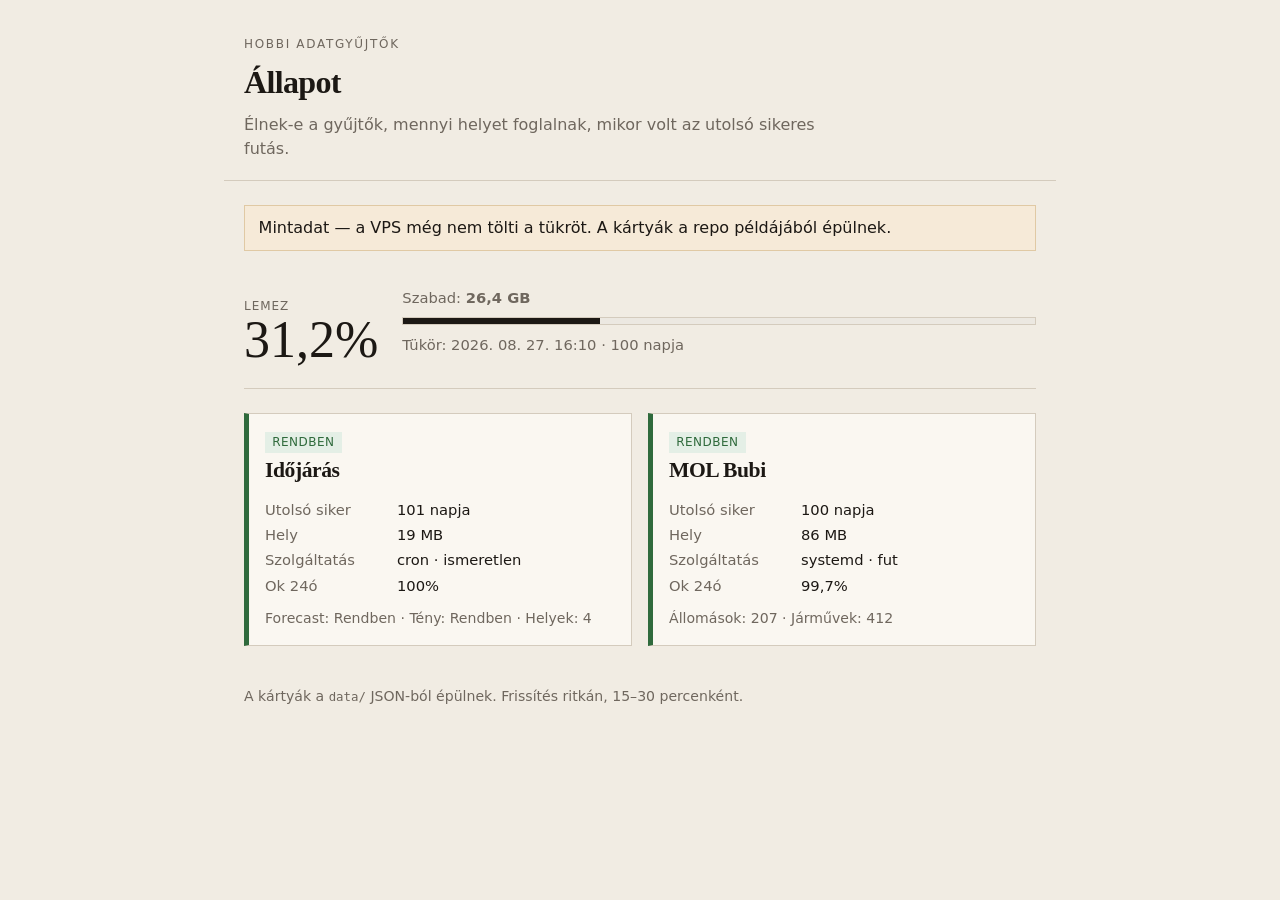
==== index.html @ edd99eca "Első kártyás Pages váz mintadattal és status-sémával. Co-authored-by: Cursor <cursoragent@cursor.com" ====
<!DOCTYPE html>
<html lang="hu">
<head>
  <meta charset="utf-8">
  <meta name="viewport" content="width=device-width, initial-scale=1">
  <meta name="robots" content="noindex, nofollow">
  <title>Gyűjtők — állapot</title>
  <link rel="icon" href="favicon.svg" type="image/svg+xml">
  <link rel="stylesheet" href="css/app.css">
</head>
<body data-page="index">
  <a class="skip" href="#tartalom">Ugrás a tartalomra</a>
  <header class="masthead">
    <p class="kicker">Hobbi adatgyűjtők</p>
    <h1>Állapot</h1>
    <p class="lede">Élnek-e a gyűjtők, mennyi helyet foglalnak, mikor volt az utolsó sikeres futás.</p>
  </header>
  <main id="tartalom">
    <p id="banner" class="banner" hidden></p>
    <p id="error" class="error" hidden></p>
    <section id="host" class="host" aria-label="Gép"></section>
    <section id="projects" class="cards" aria-label="Gyűjtők"></section>
  </main>
  <footer class="foot">
    <p>A kártyák a <code>data/</code> JSON-ból épülnek. Frissítés ritkán, 15–30 percenként.</p>
  </footer>
  <script src="js/lib.js"></script>
  <script src="js/index.js"></script>
</body>
</html>
---- css/app.css ----
:root {
  --paper: #f1ece3;
  --ink: #1c1814;
  --muted: #6f675e;
  --rule: #d4cbbd;
  --card: #faf7f1;
  --ok: #2f6a3c;
  --ok-bg: #e4efe6;
  --degraded: #9a5b12;
  --degraded-bg: #f6ead8;
  --down: #a32d22;
  --down-bg: #f6e2de;
  --unknown: #6f675e;
  --unknown-bg: #ece8e1;
  --accent: #c45c4a;
}

*,
*::before,
*::after {
  box-sizing: border-box;
}

html {
  color-scheme: light;
}

body {
  margin: 0;
  min-height: 100vh;
  background: var(--paper);
  color: var(--ink);
  font-family: "Segoe UI", system-ui, sans-serif;
  line-height: 1.45;
}

h1,
h2,
h3 {
  font-family: Cambria, "Iowan Old Style", "Palatino Linotype", serif;
  font-weight: 600;
  letter-spacing: -0.02em;
}

a {
  color: var(--ink);
}

a:hover {
  color: var(--accent);
}

code {
  font-family: ui-monospace, "Cascadia Code", Consolas, monospace;
  font-size: 0.88em;
}

.skip {
  position: absolute;
  left: -999px;
  top: 0;
}

.skip:focus {
  left: 12px;
  top: 12px;
  z-index: 2;
  background: var(--card);
  padding: 8px 12px;
}

.masthead,
main,
.foot {
  max-width: 52rem;
  margin: 0 auto;
  padding-left: 1.25rem;
  padding-right: 1.25rem;
}

.masthead {
  padding-top: 2.25rem;
  padding-bottom: 1.25rem;
  border-bottom: 1px solid var(--rule);
}

.kicker {
  margin: 0 0 0.35rem;
  font-size: 0.75rem;
  letter-spacing: 0.14em;
  text-transform: uppercase;
  color: var(--muted);
}

.kicker a {
  letter-spacing: 0.08em;
  text-transform: none;
  color: var(--muted);
}

h1 {
  margin: 0;
  font-size: 2rem;
}

.lede {
  margin: 0.5rem 0 0;
  color: var(--muted);
  max-width: 38rem;
}

main {
  padding-top: 1.5rem;
  padding-bottom: 2.5rem;
}

.foot {
  padding-bottom: 2.5rem;
  color: var(--muted);
  font-size: 0.88rem;
}

.foot p {
  margin: 0;
}

.banner,
.error {
  margin: 0 0 1.25rem;
  padding: 0.65rem 0.85rem;
  border: 1px solid var(--rule);
}

.banner {
  background: var(--degraded-bg);
  border-color: #e0c9a4;
}

.error {
  background: var(--down-bg);
  border-color: #e3b6b0;
}

.host {
  display: grid;
  grid-template-columns: minmax(7rem, auto) 1fr;
  gap: 1rem 1.5rem;
  align-items: end;
  padding: 1rem 0 1.5rem;
  border-bottom: 1px solid var(--rule);
  margin-bottom: 1.5rem;
}

.host-pct {
  font-family: Cambria, "Iowan Old Style", serif;
  font-size: 3.25rem;
  line-height: 0.9;
  font-variant-numeric: tabular-nums;
}

.host-pct span {
  display: block;
  font-family: "Segoe UI", system-ui, sans-serif;
  font-size: 0.75rem;
  letter-spacing: 0.08em;
  text-transform: uppercase;
  color: var(--muted);
  margin-bottom: 0.35rem;
}

.host-meta {
  color: var(--muted);
  font-size: 0.92rem;
}

.host-meta p {
  margin: 0 0 0.55rem;
}

.meter {
  height: 8px;
  background: var(--unknown-bg);
  border: 1px solid var(--rule);
}

.meter > i {
  display: block;
  height: 100%;
  background: var(--ink);
}

.meter.warn > i {
  background: var(--degraded);
}

.meter.bad > i {
  background: var(--down);
}

.cards {
  display: grid;
  grid-template-columns: repeat(auto-fill, minmax(16.5rem, 1fr));
  gap: 1rem;
}

.card {
  display: block;
  background: var(--card);
  border: 1px solid var(--rule);
  border-left-width: 5px;
  padding: 0.95rem 1rem 1.05rem;
  text-decoration: none;
  color: inherit;
}

.card:hover {
  border-color: var(--ink);
}

.card.health-ok {
  border-left-color: var(--ok);
}

.card.health-degraded {
  border-left-color: var(--degraded);
}

.card.health-down {
  border-left-color: var(--down);
}

.card.health-unknown {
  border-left-color: var(--unknown);
}

.card h2 {
  margin: 0.15rem 0 0.75rem;
  font-size: 1.35rem;
}

.dl {
  display: grid;
  grid-template-columns: 7.5rem 1fr;
  gap: 0.25rem 0.75rem;
  margin: 0;
  font-size: 0.92rem;
}

.dl dt {
  color: var(--muted);
  font-weight: 400;
}

.dl dd {
  margin: 0;
  font-variant-numeric: tabular-nums;
}

.pill {
  display: inline-block;
  padding: 0.1rem 0.45rem;
  font-size: 0.75rem;
  letter-spacing: 0.04em;
  text-transform: uppercase;
}

.pill.ok {
  background: var(--ok-bg);
  color: var(--ok);
}

.pill.degraded {
  background: var(--degraded-bg);
  color: var(--degraded);
}

.pill.down {
  background: var(--down-bg);
  color: var(--down);
}

.pill.unknown {
  background: var(--unknown-bg);
  color: var(--unknown);
}

.stats {
  display: grid;
  grid-template-columns: repeat(auto-fit, minmax(9rem, 1fr));
  gap: 0.65rem;
  margin: 0 0 1.75rem;
}

.stat {
  background: var(--card);
  border: 1px solid var(--rule);
  padding: 0.7rem 0.8rem;
}

.stat span {
  display: block;
  font-size: 0.75rem;
  color: var(--muted);
}

.stat b {
  display: block;
  margin-top: 0.15rem;
  font-size: 1.05rem;
  font-weight: 600;
  font-variant-numeric: tabular-nums;
}

.block {
  margin-bottom: 1.75rem;
}

.block h2 {
  margin: 0 0 0.6rem;
  font-size: 1.15rem;
}

.table-wrap {
  overflow-x: auto;
  border: 1px solid var(--rule);
  background: var(--card);
}

table {
  width: 100%;
  border-collapse: collapse;
  font-size: 0.88rem;
}

th,
td {
  text-align: left;
  padding: 0.45rem 0.65rem;
  border-bottom: 1px solid var(--rule);
  vertical-align: top;
}

th {
  font-weight: 600;
  color: var(--muted);
  font-size: 0.75rem;
  letter-spacing: 0.03em;
  text-transform: uppercase;
}

tr:last-child td {
  border-bottom: 0;
}

td.num {
  text-align: right;
  font-variant-numeric: tabular-nums;
}

.muted {
  color: var(--muted);
}

@media (max-width: 560px) {
  .host {
    grid-template-columns: 1fr;
  }

  .host-pct {
    font-size: 2.6rem;
  }

  .dl {
    grid-template-columns: 1fr;
    gap: 0;
  }

  .dl dt {
    margin-top: 0.45rem;
    font-size: 0.78rem;
  }
}
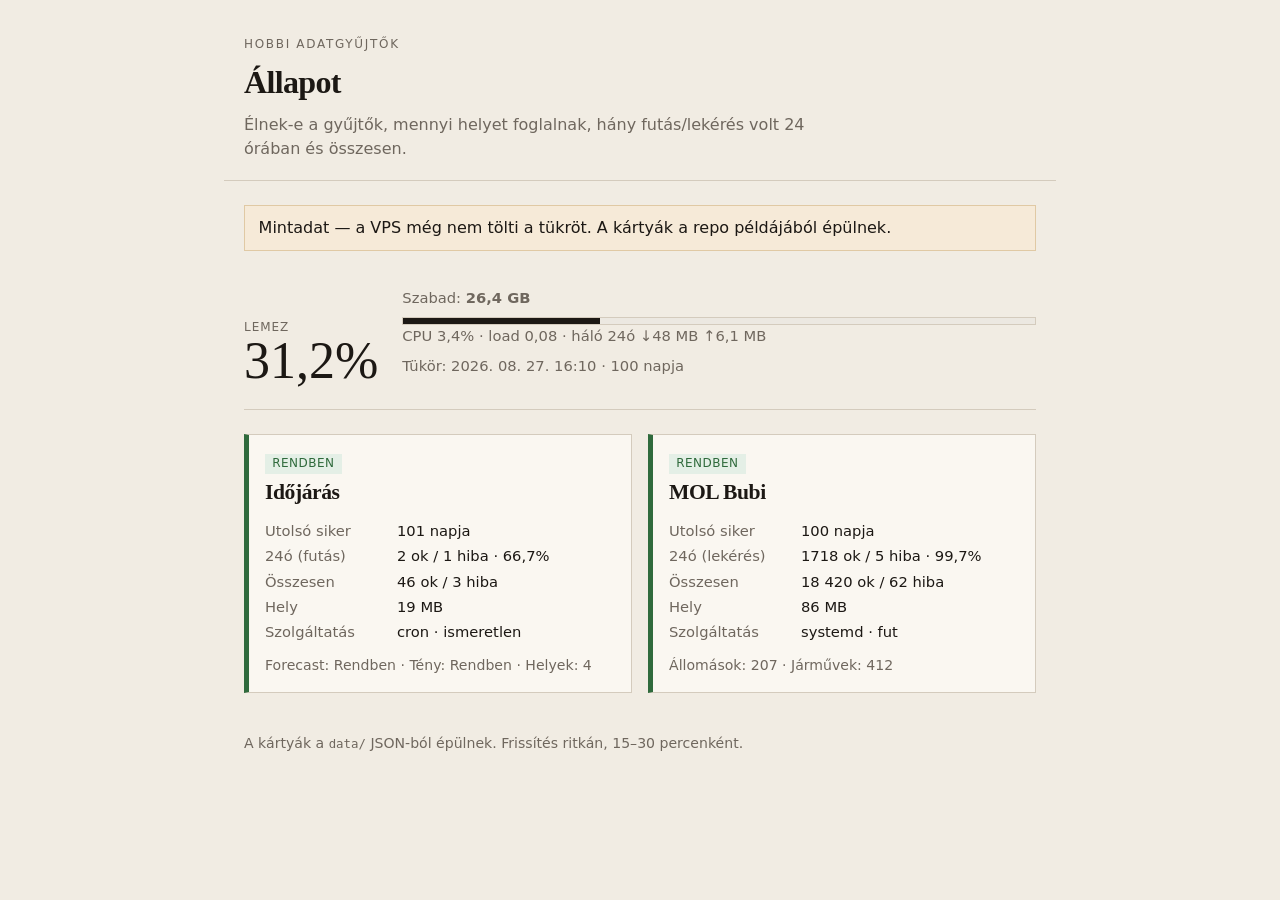
==== commit c03cfc8b: "24ó/ever eseményszámok, opcionális gép CPU/sáv, Hetzner a repo névben. Co-authored-by: Cursor <curso" ====
--- a/index.html
+++ b/index.html
@@ -13,7 +13,7 @@
   <header class="masthead">
     <p class="kicker">Hobbi adatgyűjtők</p>
     <h1>Állapot</h1>
-    <p class="lede">Élnek-e a gyűjtők, mennyi helyet foglalnak, mikor volt az utolsó sikeres futás.</p>
+    <p class="lede">Élnek-e a gyűjtők, mennyi helyet foglalnak, hány futás/lekérés volt 24 órában és összesen.</p>
   </header>
   <main id="tartalom">
     <p id="banner" class="banner" hidden></p>
--- a/css/app.css
+++ b/css/app.css
@@ -177,6 +177,10 @@
   margin: 0 0 0.55rem;
 }
 
+.host-extras {
+  font-variant-numeric: tabular-nums;
+}
+
 .meter {
   height: 8px;
   background: var(--unknown-bg);
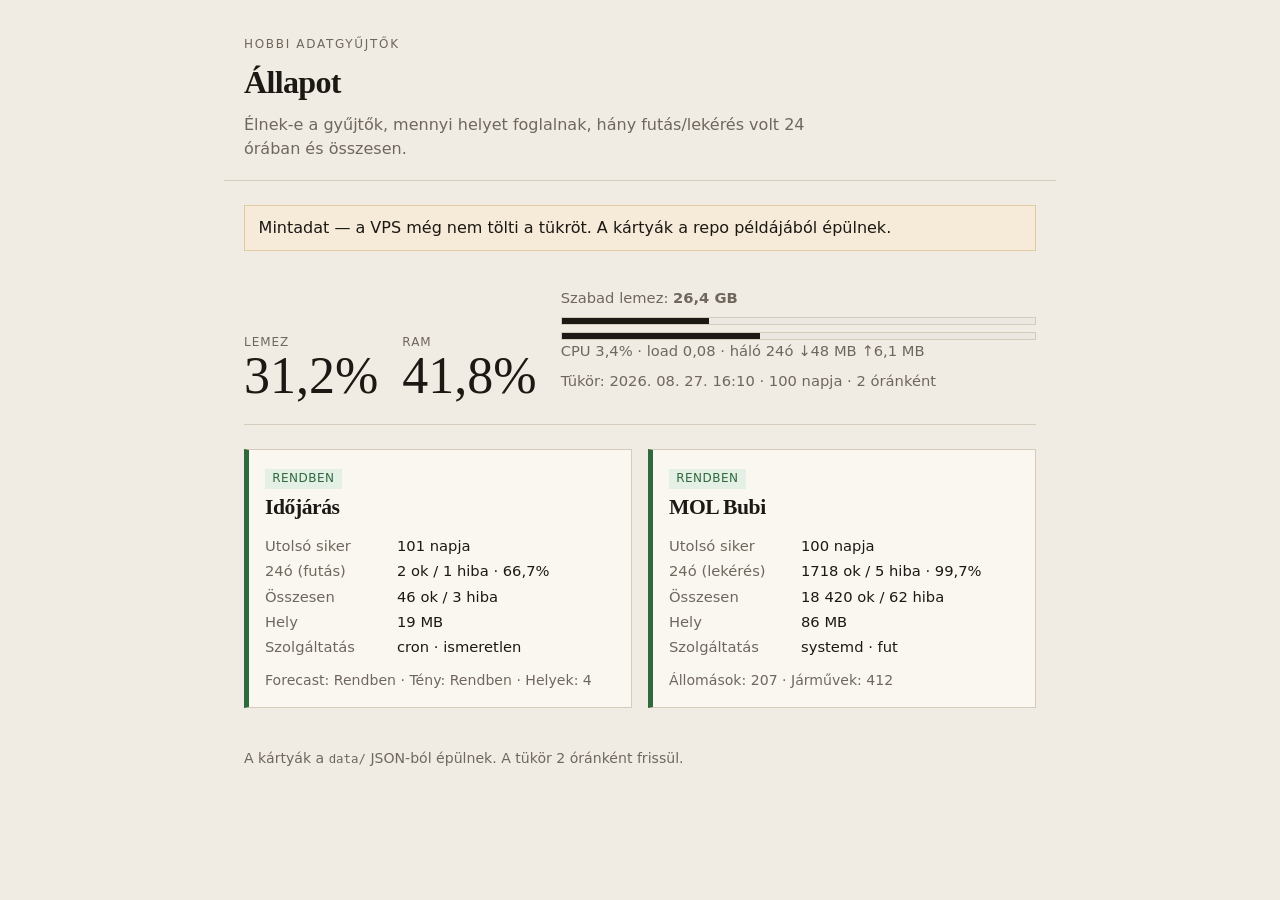
==== commit fb8bac63: "Tükör 2 óránként, host RAM a kártyán. Co-authored-by: Cursor <cursoragent@cursor.com>" ====
--- a/index.html
+++ b/index.html
@@ -22,7 +22,7 @@
     <section id="projects" class="cards" aria-label="Gyűjtők"></section>
   </main>
   <footer class="foot">
-    <p>A kártyák a <code>data/</code> JSON-ból épülnek. Frissítés ritkán, 15–30 percenként.</p>
+    <p>A kártyák a <code>data/</code> JSON-ból épülnek. A tükör 2 óránként frissül.</p>
   </footer>
   <script src="js/lib.js"></script>
   <script src="js/index.js"></script>
--- a/css/app.css
+++ b/css/app.css
@@ -143,12 +143,16 @@
 
 .host {
   display: grid;
-  grid-template-columns: minmax(7rem, auto) 1fr;
+  grid-template-columns: minmax(6.5rem, auto) 1fr;
   gap: 1rem 1.5rem;
   align-items: end;
   padding: 1rem 0 1.5rem;
   border-bottom: 1px solid var(--rule);
   margin-bottom: 1.5rem;
+}
+
+.host.has-ram {
+  grid-template-columns: minmax(6.5rem, auto) minmax(6.5rem, auto) 1fr;
 }
 
 .host-pct {
@@ -366,8 +370,13 @@
 }
 
 @media (max-width: 560px) {
-  .host {
-    grid-template-columns: 1fr;
+  .host,
+  .host.has-ram {
+    grid-template-columns: 1fr 1fr;
+  }
+
+  .host-meta {
+    grid-column: 1 / -1;
   }
 
   .host-pct {
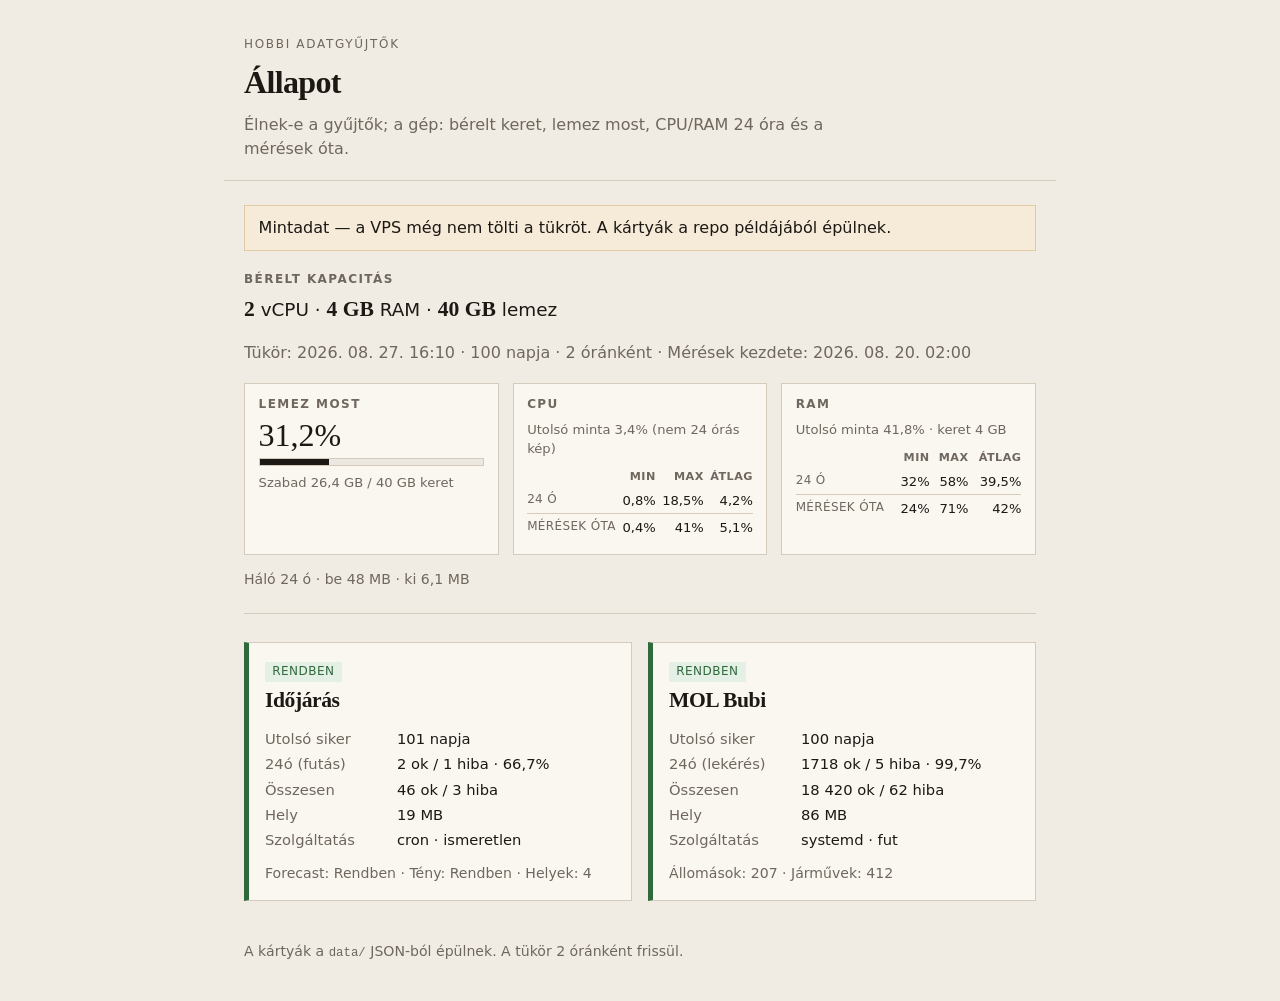
==== commit 9c02ef7e: "Gép: kapacitás, CPU/RAM 24ó és ever min-max-átlag, load kikerül. Co-authored-by: Cursor <cursoragent" ====
--- a/index.html
+++ b/index.html
@@ -13,12 +13,12 @@
   <header class="masthead">
     <p class="kicker">Hobbi adatgyűjtők</p>
     <h1>Állapot</h1>
-    <p class="lede">Élnek-e a gyűjtők, mennyi helyet foglalnak, hány futás/lekérés volt 24 órában és összesen.</p>
+    <p class="lede">Élnek-e a gyűjtők; a gép: bérelt keret, lemez most, CPU/RAM 24 óra és a mérések óta.</p>
   </header>
   <main id="tartalom">
     <p id="banner" class="banner" hidden></p>
     <p id="error" class="error" hidden></p>
-    <section id="host" class="host" aria-label="Gép"></section>
+    <section id="host" class="host" aria-label="Gép: kapacitás, lemez, CPU, RAM"></section>
     <section id="projects" class="cards" aria-label="Gyűjtők"></section>
   </main>
   <footer class="foot">
--- a/css/app.css
+++ b/css/app.css
@@ -142,47 +142,106 @@
 }
 
 .host {
+  margin: 0 0 1.75rem;
+  padding: 0 0 1.5rem;
+  border-bottom: 1px solid var(--rule);
+}
+
+.host-cap {
+  margin: 0 0 1.15rem;
+}
+
+.host-cap h2,
+.host-panel h3 {
+  margin: 0 0 0.35rem;
+  font-size: 0.75rem;
+  letter-spacing: 0.12em;
+  text-transform: uppercase;
+  font-family: "Segoe UI", system-ui, sans-serif;
+  font-weight: 600;
+  color: var(--muted);
+}
+
+.host-cap-line {
+  margin: 0 0 0.35rem;
+  font-size: 1.15rem;
+}
+
+.host-cap-line b {
+  font-family: Cambria, "Iowan Old Style", serif;
+  font-size: 1.35rem;
+  font-weight: 600;
+}
+
+.host-grid {
   display: grid;
-  grid-template-columns: minmax(6.5rem, auto) 1fr;
-  gap: 1rem 1.5rem;
-  align-items: end;
-  padding: 1rem 0 1.5rem;
+  grid-template-columns: 1fr 1fr 1fr;
+  gap: 0.85rem;
+}
+
+.host-panel {
+  background: var(--card);
+  border: 1px solid var(--rule);
+  padding: 0.75rem 0.85rem 0.9rem;
+}
+
+.host-now {
+  margin: 0 0 0.45rem;
+  font-family: Cambria, "Iowan Old Style", serif;
+  font-size: 2rem;
+  line-height: 1;
+  font-variant-numeric: tabular-nums;
+}
+
+.host-panel .muted {
+  margin: 0.45rem 0 0;
+  font-size: 0.82rem;
+}
+
+.host-panel .meter {
+  margin: 0.15rem 0 0;
+}
+
+.host-net {
+  margin: 0.85rem 0 0;
+  color: var(--muted);
+  font-size: 0.88rem;
+  font-variant-numeric: tabular-nums;
+}
+
+table.range {
+  width: 100%;
+  border-collapse: collapse;
+  font-size: 0.82rem;
+  font-variant-numeric: tabular-nums;
+  margin-top: 0.45rem;
+}
+
+table.range th,
+table.range td {
+  text-align: right;
+  padding: 0.2rem 0 0.2rem 0.4rem;
   border-bottom: 1px solid var(--rule);
-  margin-bottom: 1.5rem;
-}
-
-.host.has-ram {
-  grid-template-columns: minmax(6.5rem, auto) minmax(6.5rem, auto) 1fr;
-}
-
-.host-pct {
-  font-family: Cambria, "Iowan Old Style", serif;
-  font-size: 3.25rem;
-  line-height: 0.9;
-  font-variant-numeric: tabular-nums;
-}
-
-.host-pct span {
-  display: block;
-  font-family: "Segoe UI", system-ui, sans-serif;
-  font-size: 0.75rem;
-  letter-spacing: 0.08em;
+}
+
+table.range th:first-child,
+table.range td:first-child {
+  text-align: left;
+  padding-left: 0;
+  color: var(--muted);
+  font-weight: 400;
+}
+
+table.range thead th {
+  font-size: 0.7rem;
+  letter-spacing: 0.04em;
   text-transform: uppercase;
-  color: var(--muted);
-  margin-bottom: 0.35rem;
-}
-
-.host-meta {
-  color: var(--muted);
-  font-size: 0.92rem;
-}
-
-.host-meta p {
-  margin: 0 0 0.55rem;
-}
-
-.host-extras {
-  font-variant-numeric: tabular-nums;
+  font-weight: 600;
+}
+
+table.range tr:last-child th,
+table.range tr:last-child td {
+  border-bottom: 0;
 }
 
 .meter {
@@ -369,20 +428,13 @@
   color: var(--muted);
 }
 
+@media (max-width: 720px) {
+  .host-grid {
+    grid-template-columns: 1fr;
+  }
+}
+
 @media (max-width: 560px) {
-  .host,
-  .host.has-ram {
-    grid-template-columns: 1fr 1fr;
-  }
-
-  .host-meta {
-    grid-column: 1 / -1;
-  }
-
-  .host-pct {
-    font-size: 2.6rem;
-  }
-
   .dl {
     grid-template-columns: 1fr;
     gap: 0;
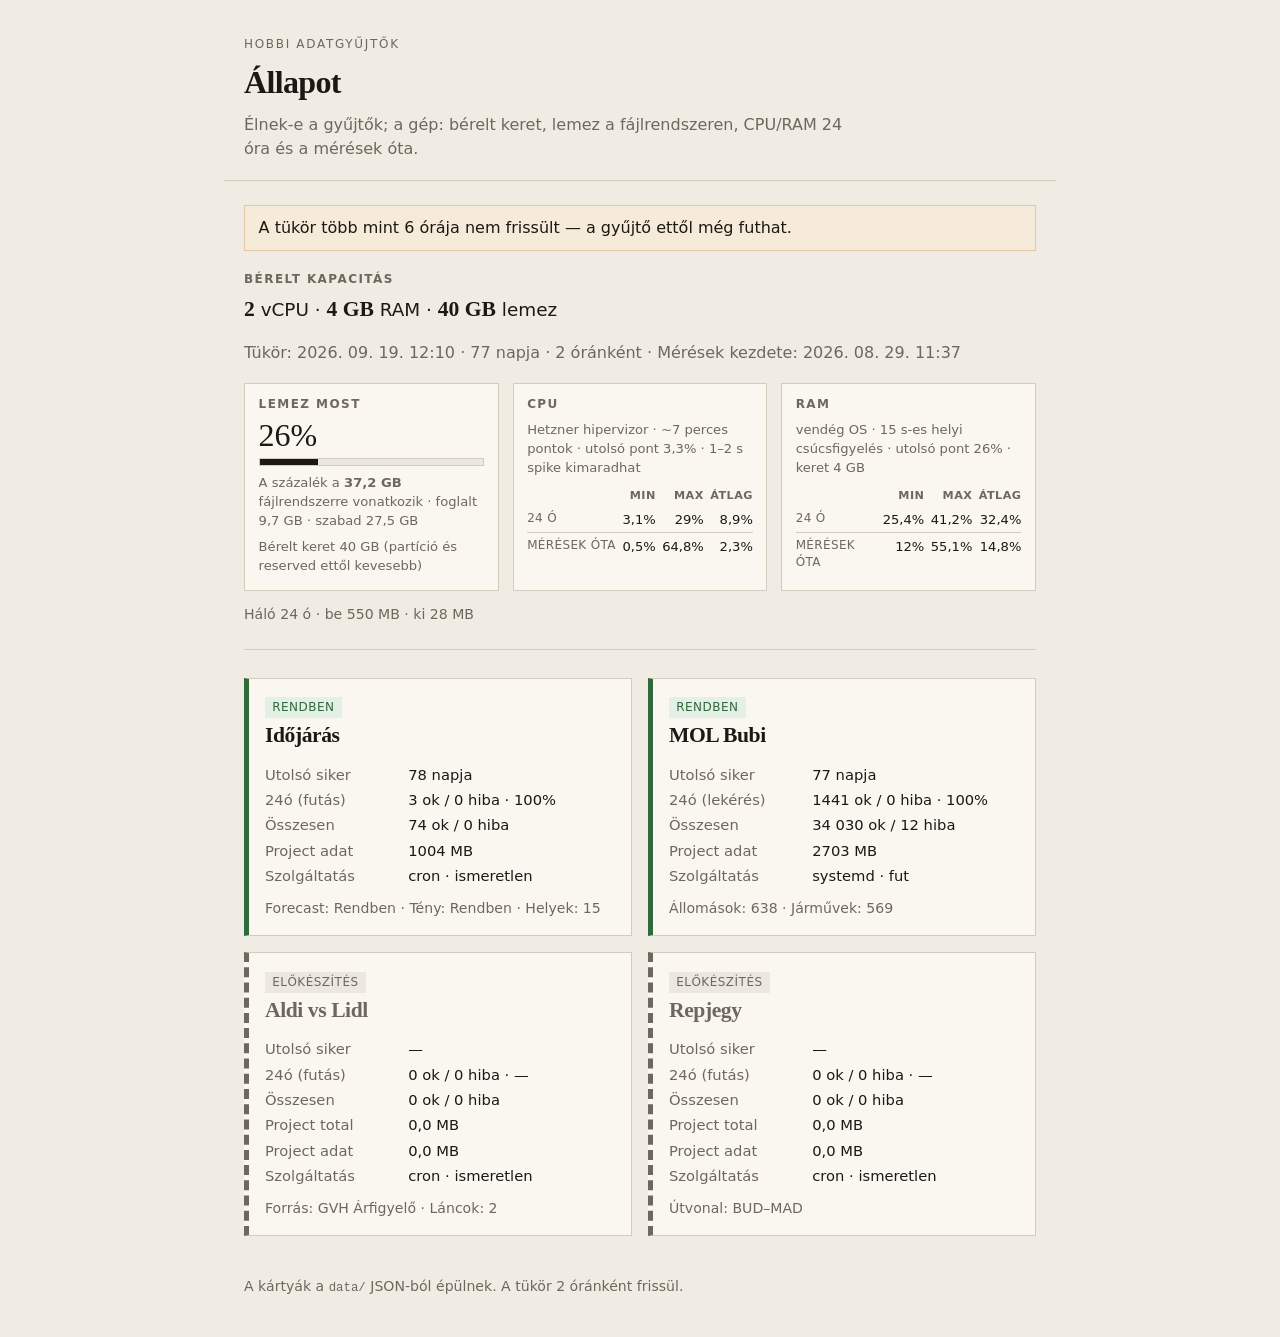
==== commit b237f0f4: "A lemezszazalek a fajlrendszerre vonatkozik, a kartyakon project total es adat kulon, Aldi es repjeg" ====
--- a/index.html
+++ b/index.html
@@ -13,7 +13,7 @@
   <header class="masthead">
     <p class="kicker">Hobbi adatgyűjtők</p>
     <h1>Állapot</h1>
-    <p class="lede">Élnek-e a gyűjtők; a gép: bérelt keret, lemez most, CPU/RAM 24 óra és a mérések óta.</p>
+    <p class="lede">Élnek-e a gyűjtők; a gép: bérelt keret, lemez a fájlrendszeren, CPU/RAM 24 óra és a mérések óta.</p>
   </header>
   <main id="tartalom">
     <p id="banner" class="banner" hidden></p>
--- a/css/app.css
+++ b/css/app.css
@@ -300,6 +300,14 @@
   border-left-color: var(--unknown);
 }
 
+.card.planned {
+  border-left-style: dashed;
+}
+
+.card.planned h2 {
+  color: var(--muted);
+}
+
 .card h2 {
   margin: 0.15rem 0 0.75rem;
   font-size: 1.35rem;
@@ -307,7 +315,7 @@
 
 .dl {
   display: grid;
-  grid-template-columns: 7.5rem 1fr;
+  grid-template-columns: 8.2rem 1fr;
   gap: 0.25rem 0.75rem;
   margin: 0;
   font-size: 0.92rem;
